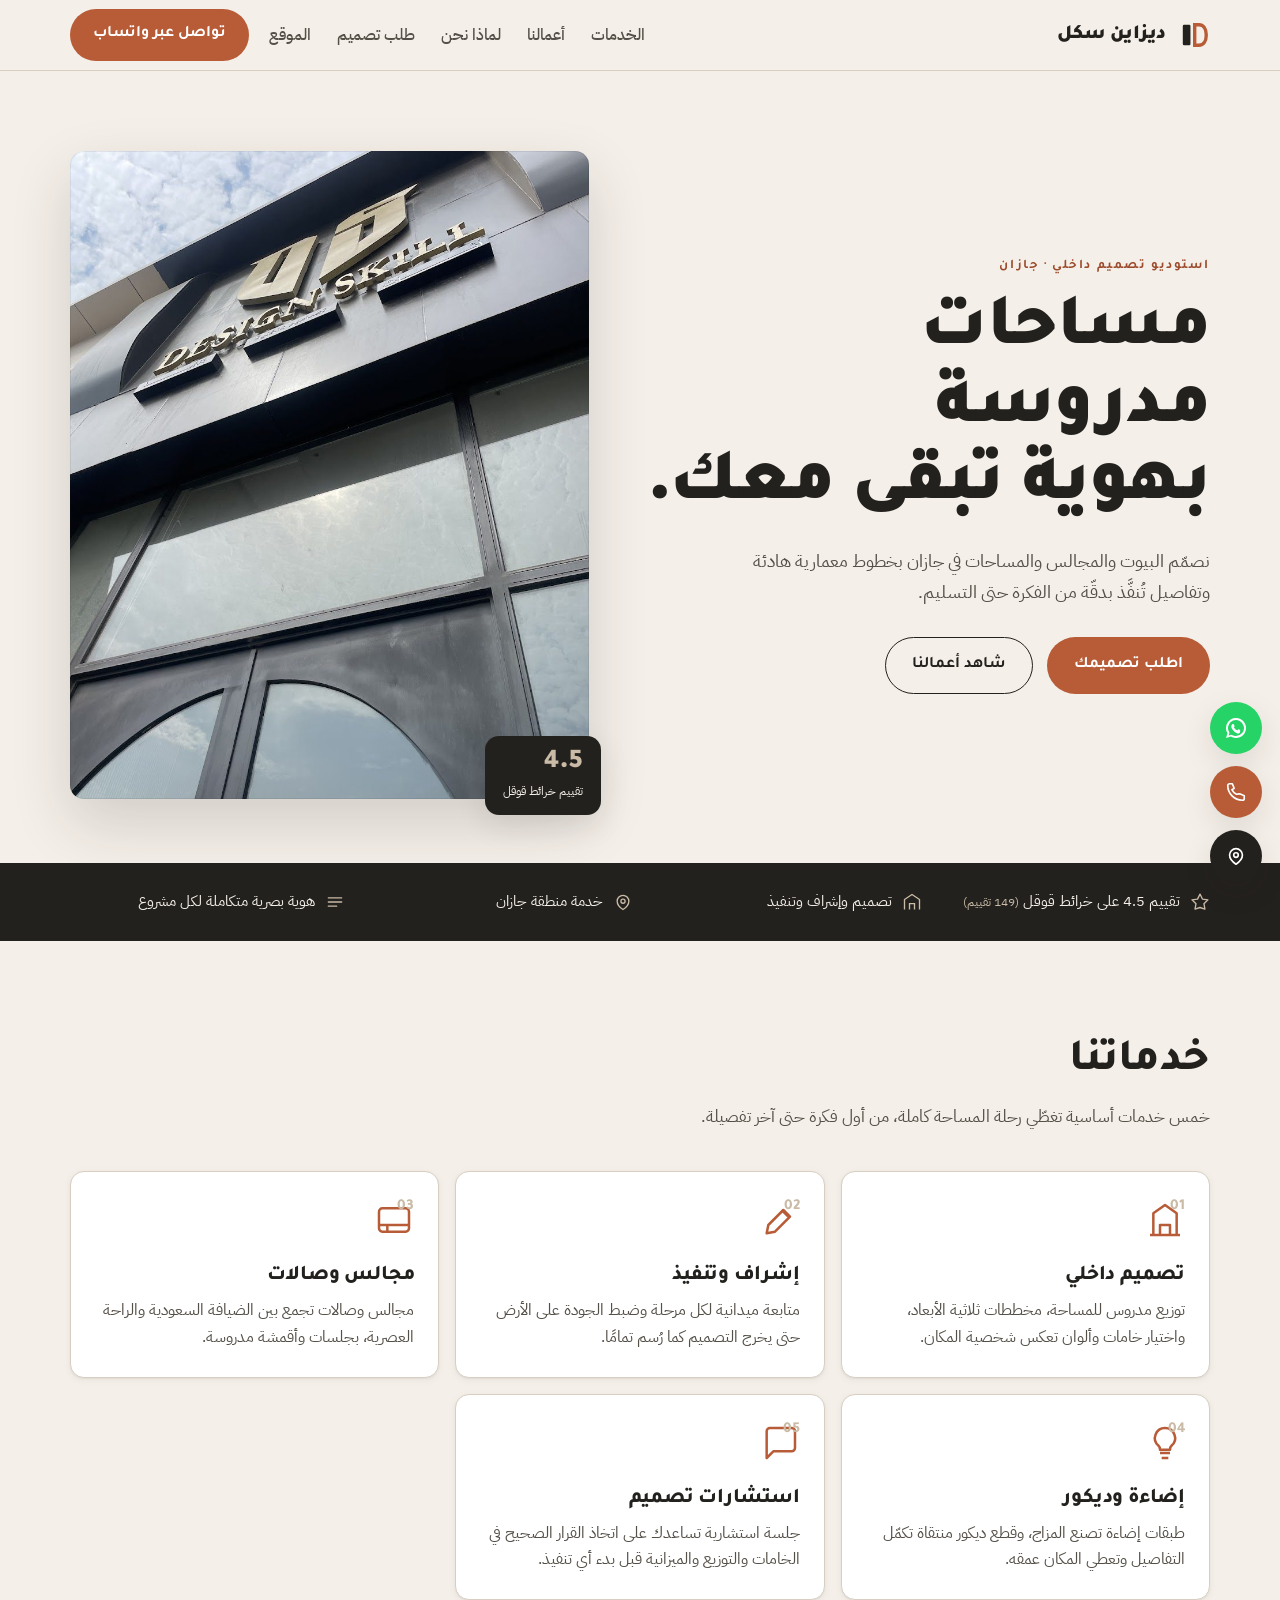
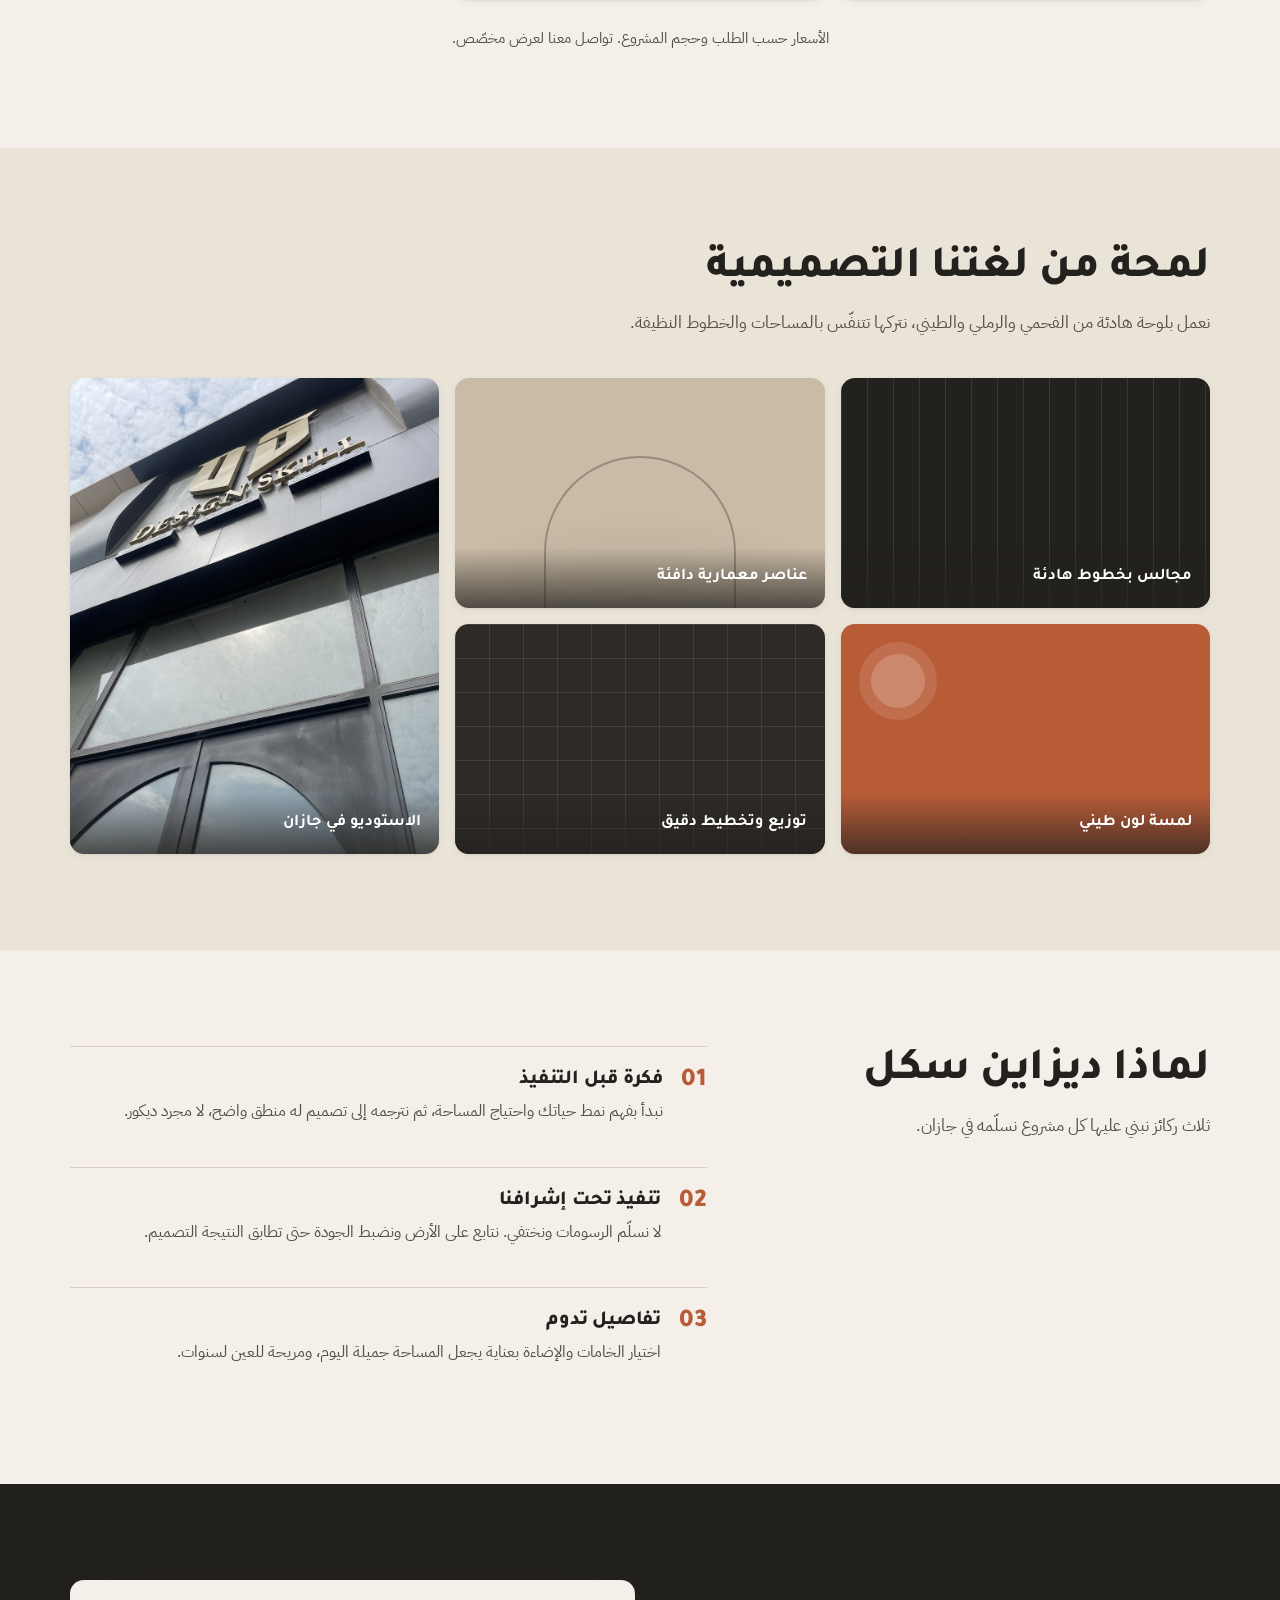
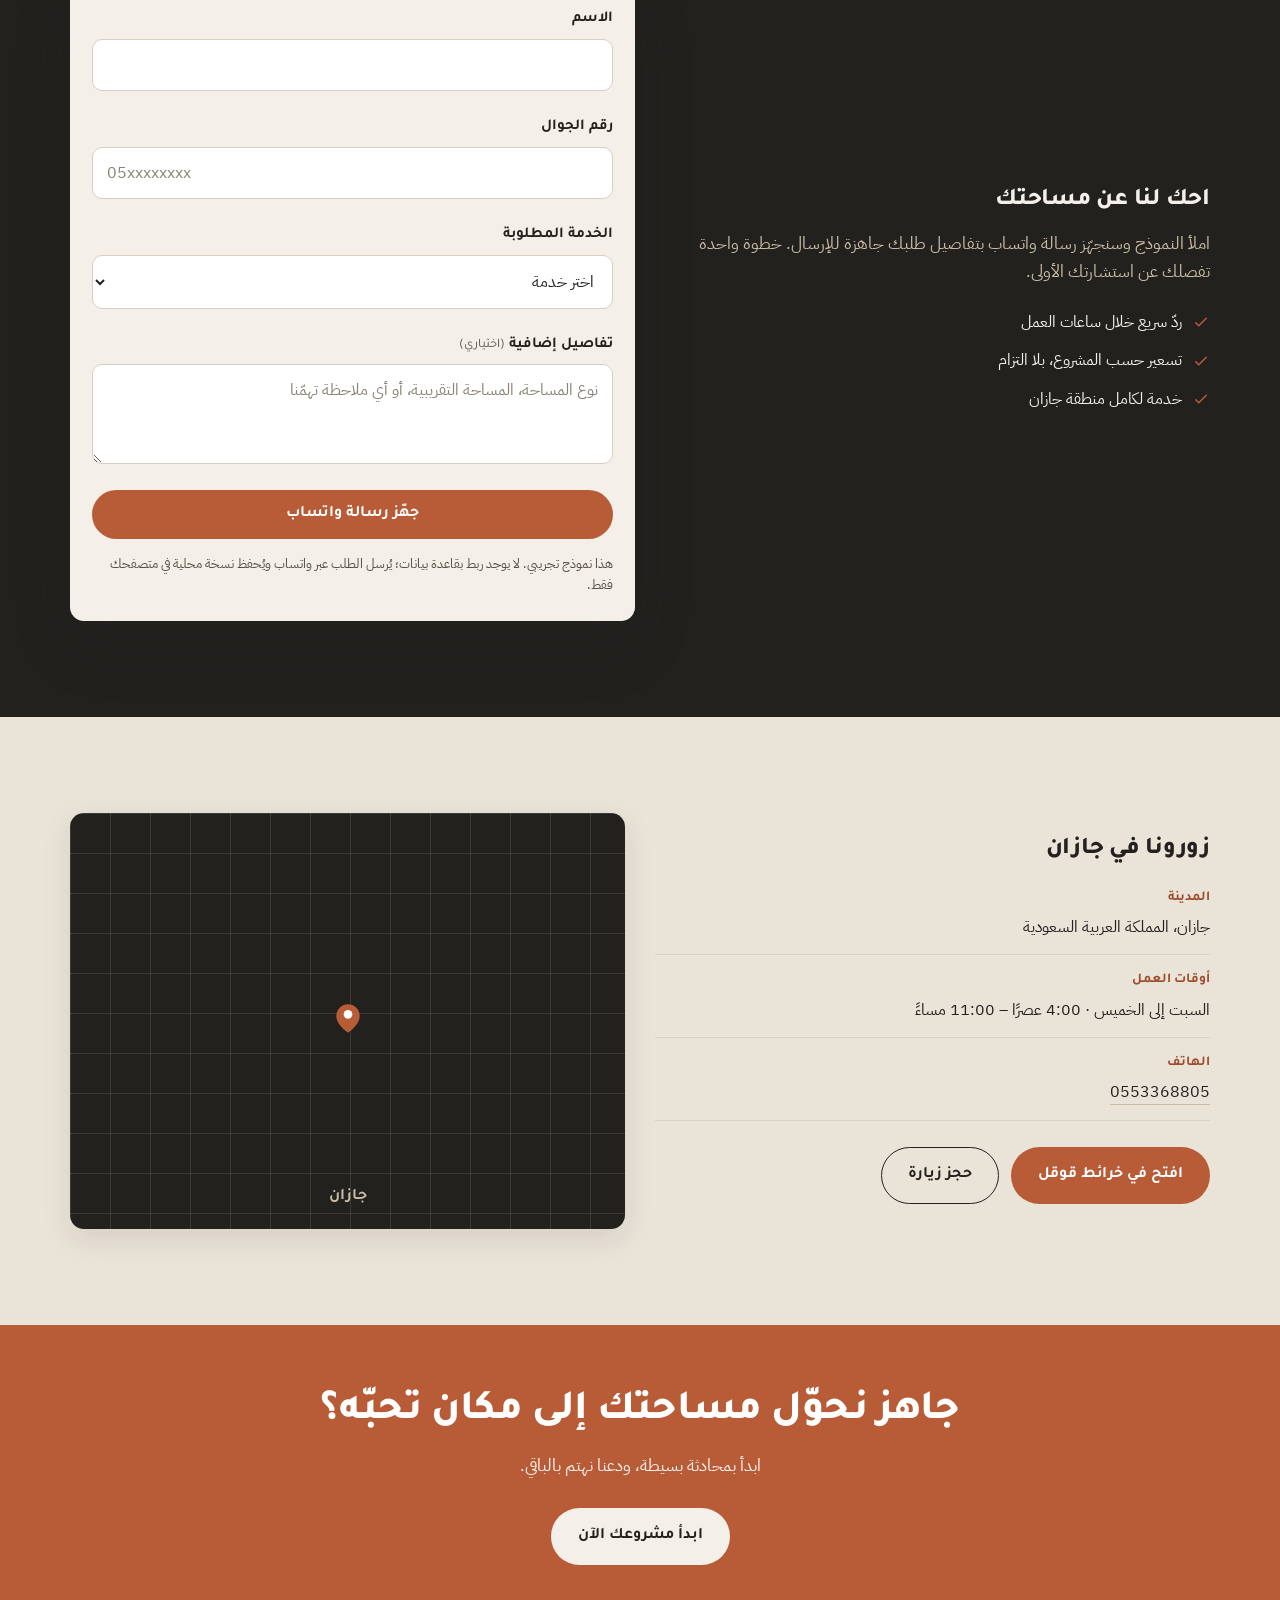
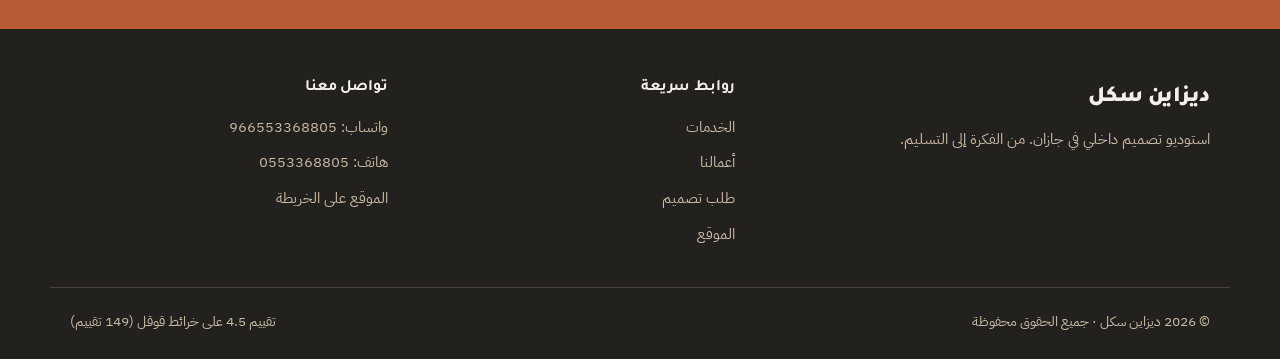
==== index.html @ 5b0a7640 "Design Skill — Arabic RTL interior design studio (Jazan, real photos, design-skills) Co-Authored-By:" ====
<!DOCTYPE html>
<html lang="ar" dir="rtl">
<head>
<meta charset="UTF-8">
<meta name="viewport" content="width=device-width, initial-scale=1">
<title>ديزاين سكل | استوديو تصميم داخلي في جازان</title>
<meta name="description" content="استوديو ديزاين سكل للتصميم الداخلي في جازان: تصميم داخلي، إشراف وتنفيذ، مجالس وصالات، إضاءة وديكور، واستشارات تصميم. تقييم 4.5 على خرائط قوقل.">
<meta name="theme-color" content="#23211E">
<link rel="icon" href="favicon.svg" type="image/svg+xml">

<!-- Open Graph -->
<meta property="og:type" content="website">
<meta property="og:locale" content="ar_SA">
<meta property="og:site_name" content="ديزاين سكل">
<meta property="og:title" content="ديزاين سكل | استوديو تصميم داخلي في جازان">
<meta property="og:description" content="تصميم داخلي، إشراف وتنفيذ، مجالس وصالات، إضاءة وديكور، واستشارات تصميم في جازان. تقييم 4.5 على خرائط قوقل.">
<meta property="og:image" content="https://az212z.github.io/design-skill-jazan/assets/img/ds-17343.jpg">
<meta property="og:url" content="https://az212z.github.io/design-skill-jazan/">

<!-- Twitter -->
<meta name="twitter:card" content="summary_large_image">
<meta name="twitter:title" content="ديزاين سكل | استوديو تصميم داخلي في جازان">
<meta name="twitter:description" content="تصميم داخلي، إشراف وتنفيذ، مجالس وصالات، إضاءة وديكور، واستشارات تصميم في جازان.">
<meta name="twitter:image" content="https://az212z.github.io/design-skill-jazan/assets/img/ds-17343.jpg">

<link rel="preconnect" href="https://fonts.googleapis.com">
<link rel="preconnect" href="https://fonts.gstatic.com" crossorigin>
<link href="https://fonts.googleapis.com/css2?family=Tajawal:wght@400;500;700;800;900&family=IBM+Plex+Sans+Arabic:wght@400;500;600;700&display=swap" rel="stylesheet">
<link rel="stylesheet" href="assets/css/style.css">

<script type="application/ld+json">
{
  "@context": "https://schema.org",
  "@type": "InteriorDesigner",
  "name": "ديزاين سكل - Design Skill",
  "description": "استوديو تصميم داخلي في جازان متخصص في التصميم الداخلي والإشراف والتنفيذ والإضاءة والديكور.",
  "image": "https://az212z.github.io/design-skill-jazan/assets/img/ds-17343.jpg",
  "telephone": "+966553368805",
  "address": {
    "@type": "PostalAddress",
    "addressLocality": "جازان",
    "addressRegion": "منطقة جازان",
    "addressCountry": "SA"
  },
  "url": "https://az212z.github.io/design-skill-jazan/",
  "areaServed": "جازان",
  "aggregateRating": {
    "@type": "AggregateRating",
    "ratingValue": "4.5",
    "reviewCount": "149",
    "bestRating": "5",
    "worstRating": "1"
  },
  "openingHoursSpecification": [{
    "@type": "OpeningHoursSpecification",
    "dayOfWeek": ["Saturday","Sunday","Monday","Tuesday","Wednesday","Thursday"],
    "opens": "16:00",
    "closes": "23:00"
  }]
}
</script>
</head>
<body>
<a href="#main" class="skip-link">تخطّي إلى المحتوى</a>

<!-- HEADER -->
<header class="site-header" id="top">
  <div class="container header-inner">
    <a href="#top" class="brand" aria-label="ديزاين سكل، الصفحة الرئيسية">
      <span class="brand-mark" aria-hidden="true">
        <svg viewBox="0 0 40 40" width="34" height="34"><rect x="8" y="8" width="9" height="24" rx="1.5" fill="currentColor"/><path d="M22 8h5c5.2 0 8.6 4.6 8.6 12S32.2 32 27 32h-5V8Z" fill="none" stroke="var(--accent)" stroke-width="4"/></svg>
      </span>
      <span class="brand-text">ديزاين سكل</span>
    </a>

    <nav class="nav-desktop" aria-label="التنقل الرئيسي">
      <a href="#services">الخدمات</a>
      <a href="#work">أعمالنا</a>
      <a href="#why">لماذا نحن</a>
      <a href="#quote">طلب تصميم</a>
      <a href="#location">الموقع</a>
    </nav>

    <a class="btn btn-primary header-cta" href="https://wa.me/966553368805?text=السلام%20عليكم،%20أرغب%20في%20استشارة%20تصميم%20داخلي" target="_blank" rel="noopener">تواصل عبر واتساب</a>

    <button class="burger" id="burger" aria-label="فتح القائمة" aria-expanded="false" aria-controls="mobile-menu">
      <span></span><span></span><span></span>
    </button>
  </div>
</header>

<!-- FULL-SCREEN MOBILE MENU -->
<div class="mobile-menu" id="mobile-menu" role="dialog" aria-modal="true" aria-label="قائمة التنقل" hidden>
  <button class="menu-close" id="menu-close" aria-label="إغلاق القائمة">
    <svg viewBox="0 0 24 24" width="28" height="28" aria-hidden="true"><path d="M6 6l12 12M18 6L6 18" fill="none" stroke="currentColor" stroke-width="2" stroke-linecap="round"/></svg>
  </button>
  <nav class="mobile-nav" aria-label="التنقل في الجوال">
    <a href="#services">الخدمات</a>
    <a href="#work">أعمالنا</a>
    <a href="#why">لماذا نحن</a>
    <a href="#quote">طلب تصميم</a>
    <a href="#location">الموقع</a>
  </nav>
  <a class="btn btn-primary menu-cta" href="https://wa.me/966553368805?text=السلام%20عليكم،%20أرغب%20في%20استشارة%20تصميم%20داخلي" target="_blank" rel="noopener">تواصل عبر واتساب</a>
  <p class="menu-meta">جازان · تقييم 4.5 على خرائط قوقل</p>
</div>

<main id="main">

  <!-- HERO -->
  <section class="hero" aria-labelledby="hero-title">
    <div class="container hero-grid">
      <div class="hero-copy reveal">
        <p class="eyebrow">استوديو تصميم داخلي · جازان</p>
        <h1 id="hero-title">مساحات مدروسة<br>بهوية تبقى معك.</h1>
        <p class="hero-sub">نصمّم البيوت والمجالس والمساحات في جازان بخطوط معمارية هادئة وتفاصيل تُنفَّذ بدقّة من الفكرة حتى التسليم.</p>
        <div class="hero-actions">
          <a class="btn btn-primary" href="#quote">اطلب تصميمك</a>
          <a class="btn btn-ghost" href="#work">شاهد أعمالنا</a>
        </div>
      </div>
      <div class="hero-visual reveal">
        <div class="hero-frame">
          <img src="assets/img/ds-17343.jpg" width="900" height="1200" alt="واجهة استوديو ديزاين سكل للتصميم الداخلي في جازان" fetchpriority="high" decoding="async">
        </div>
        <div class="hero-badge" aria-hidden="true">
          <span class="hero-badge-num">4.5</span>
          <span class="hero-badge-txt">تقييم خرائط قوقل</span>
        </div>
      </div>
    </div>
  </section>

  <!-- TRUST BAR -->
  <section class="trust" aria-label="مؤشرات الثقة">
    <div class="container trust-row">
      <div class="chip">
        <svg viewBox="0 0 24 24" width="20" height="20" aria-hidden="true"><path d="M12 2.5l2.9 6 6.6.9-4.8 4.6 1.2 6.5L12 18.6 6 20.5l1.2-6.5L2.4 9.4 9 8.5z" fill="none" stroke="currentColor" stroke-width="1.6" stroke-linejoin="round"/></svg>
        <span>تقييم 4.5 على خرائط قوقل <small>(149 تقييم)</small></span>
      </div>
      <div class="chip">
        <svg viewBox="0 0 24 24" width="20" height="20" aria-hidden="true"><path d="M3 21V9l9-6 9 6v12" fill="none" stroke="currentColor" stroke-width="1.6" stroke-linejoin="round"/><path d="M9 21v-7h6v7" fill="none" stroke="currentColor" stroke-width="1.6"/></svg>
        <span>تصميم وإشراف وتنفيذ</span>
      </div>
      <div class="chip">
        <svg viewBox="0 0 24 24" width="20" height="20" aria-hidden="true"><path d="M12 21s-7-4.5-7-10a7 7 0 0114 0c0 5.5-7 10-7 10z" fill="none" stroke="currentColor" stroke-width="1.6"/><circle cx="12" cy="11" r="2.5" fill="none" stroke="currentColor" stroke-width="1.6"/></svg>
        <span>خدمة منطقة جازان</span>
      </div>
      <div class="chip">
        <svg viewBox="0 0 24 24" width="20" height="20" aria-hidden="true"><path d="M4 7h16M4 12h16M4 17h10" fill="none" stroke="currentColor" stroke-width="1.6" stroke-linecap="round"/></svg>
        <span>هوية بصرية متكاملة لكل مشروع</span>
      </div>
    </div>
  </section>

  <!-- SERVICES -->
  <section class="section services" id="services" aria-labelledby="services-title">
    <div class="container">
      <header class="section-head reveal">
        <h2 id="services-title">خدماتنا</h2>
        <p>خمس خدمات أساسية تغطّي رحلة المساحة كاملة، من أول فكرة حتى آخر تفصيلة.</p>
      </header>
      <div class="services-grid">
        <article class="service-card reveal">
          <span class="svc-index" aria-hidden="true">01</span>
          <svg class="svc-icon" viewBox="0 0 24 24" aria-hidden="true"><path d="M3 21h18M5 21V8l7-5 7 5v13M9 21v-6h6v6" fill="none" stroke="currentColor" stroke-width="1.5" stroke-linejoin="round"/></svg>
          <h3>تصميم داخلي</h3>
          <p>توزيع مدروس للمساحة، مخططات ثلاثية الأبعاد، واختيار خامات وألوان تعكس شخصية المكان.</p>
        </article>
        <article class="service-card reveal">
          <span class="svc-index" aria-hidden="true">02</span>
          <svg class="svc-icon" viewBox="0 0 24 24" aria-hidden="true"><path d="M4 20l5-1 9-9-4-4-9 9-1 5z" fill="none" stroke="currentColor" stroke-width="1.5" stroke-linejoin="round"/><path d="M13 6l4 4" fill="none" stroke="currentColor" stroke-width="1.5"/></svg>
          <h3>إشراف وتنفيذ</h3>
          <p>متابعة ميدانية لكل مرحلة وضبط الجودة على الأرض حتى يخرج التصميم كما رُسم تمامًا.</p>
        </article>
        <article class="service-card reveal">
          <span class="svc-index" aria-hidden="true">03</span>
          <svg class="svc-icon" viewBox="0 0 24 24" aria-hidden="true"><rect x="3" y="5" width="18" height="14" rx="2" fill="none" stroke="currentColor" stroke-width="1.5"/><path d="M3 15h18M8 19v-4" fill="none" stroke="currentColor" stroke-width="1.5"/></svg>
          <h3>مجالس وصالات</h3>
          <p>مجالس وصالات تجمع بين الضيافة السعودية والراحة العصرية، بجلسات وأقمشة مدروسة.</p>
        </article>
        <article class="service-card reveal">
          <span class="svc-index" aria-hidden="true">04</span>
          <svg class="svc-icon" viewBox="0 0 24 24" aria-hidden="true"><path d="M9 18h6M10 21h4M12 3a6 6 0 014 10.5c-.8.7-1 1.2-1 2.5H9c0-1.3-.2-1.8-1-2.5A6 6 0 0112 3z" fill="none" stroke="currentColor" stroke-width="1.5" stroke-linejoin="round"/></svg>
          <h3>إضاءة وديكور</h3>
          <p>طبقات إضاءة تصنع المزاج، وقطع ديكور منتقاة تكمّل التفاصيل وتعطي المكان عمقه.</p>
        </article>
        <article class="service-card reveal wide">
          <span class="svc-index" aria-hidden="true">05</span>
          <svg class="svc-icon" viewBox="0 0 24 24" aria-hidden="true"><path d="M21 15a2 2 0 01-2 2H8l-4 4V5a2 2 0 012-2h13a2 2 0 012 2z" fill="none" stroke="currentColor" stroke-width="1.5" stroke-linejoin="round"/></svg>
          <h3>استشارات تصميم</h3>
          <p>جلسة استشارية تساعدك على اتخاذ القرار الصحيح في الخامات والتوزيع والميزانية قبل بدء أي تنفيذ.</p>
        </article>
      </div>
      <p class="services-note">الأسعار حسب الطلب وحجم المشروع. تواصل معنا لعرض مخصّص.</p>
    </div>
  </section>

  <!-- WORK / GALLERY (CSS-led, no competitor photos) -->
  <section class="section work" id="work" aria-labelledby="work-title">
    <div class="container">
      <header class="section-head reveal">
        <h2 id="work-title">لمحة من لغتنا التصميمية</h2>
        <p>نعمل بلوحة هادئة من الفحمي والرملي والطيني، نتركها تتنفّس بالمساحات والخطوط النظيفة.</p>
      </header>
      <div class="work-grid">
        <figure class="work-tile tile-charcoal reveal">
          <div class="tile-lines" aria-hidden="true"></div>
          <figcaption>مجالس بخطوط هادئة</figcaption>
        </figure>
        <figure class="work-tile tile-sand reveal">
          <div class="tile-arch" aria-hidden="true"></div>
          <figcaption>عناصر معمارية دافئة</figcaption>
        </figure>
        <figure class="work-tile tile-photo reveal">
          <img src="assets/img/ds-17343.jpg" width="900" height="1200" alt="تفصيلة من واجهة استوديو ديزاين سكل في جازان" loading="lazy" decoding="async">
          <figcaption>الاستوديو في جازان</figcaption>
        </figure>
        <figure class="work-tile tile-terra reveal">
          <div class="tile-dot" aria-hidden="true"></div>
          <figcaption>لمسة لون طيني</figcaption>
        </figure>
        <figure class="work-tile tile-grid reveal">
          <div class="tile-grid-lines" aria-hidden="true"></div>
          <figcaption>توزيع وتخطيط دقيق</figcaption>
        </figure>
      </div>
    </div>
  </section>

  <!-- WHY US -->
  <section class="section why" id="why" aria-labelledby="why-title">
    <div class="container why-grid">
      <header class="section-head why-head reveal">
        <h2 id="why-title">لماذا ديزاين سكل</h2>
        <p>ثلاث ركائز نبني عليها كل مشروع نسلّمه في جازان.</p>
      </header>
      <ul class="why-list">
        <li class="reveal">
          <span class="why-num" aria-hidden="true">01</span>
          <div>
            <h3>فكرة قبل التنفيذ</h3>
            <p>نبدأ بفهم نمط حياتك واحتياج المساحة، ثم نترجمه إلى تصميم له منطق واضح، لا مجرد ديكور.</p>
          </div>
        </li>
        <li class="reveal">
          <span class="why-num" aria-hidden="true">02</span>
          <div>
            <h3>تنفيذ تحت إشرافنا</h3>
            <p>لا نسلّم الرسومات ونختفي. نتابع على الأرض ونضبط الجودة حتى تطابق النتيجة التصميم.</p>
          </div>
        </li>
        <li class="reveal">
          <span class="why-num" aria-hidden="true">03</span>
          <div>
            <h3>تفاصيل تدوم</h3>
            <p>اختيار الخامات والإضاءة بعناية يجعل المساحة جميلة اليوم، ومريحة للعين لسنوات.</p>
          </div>
        </li>
      </ul>
    </div>
  </section>

  <!-- QUOTE FORM -->
  <section class="section quote" id="quote" aria-labelledby="quote-title">
    <div class="container quote-grid">
      <div class="quote-intro reveal">
        <h2 id="quote-title">احك لنا عن مساحتك</h2>
        <p>املأ النموذج وسنجهّز رسالة واتساب بتفاصيل طلبك جاهزة للإرسال. خطوة واحدة تفصلك عن استشارتك الأولى.</p>
        <ul class="quote-points">
          <li><svg viewBox="0 0 24 24" width="18" height="18" aria-hidden="true"><path d="M5 13l4 4 10-10" fill="none" stroke="currentColor" stroke-width="2" stroke-linecap="round" stroke-linejoin="round"/></svg> ردّ سريع خلال ساعات العمل</li>
          <li><svg viewBox="0 0 24 24" width="18" height="18" aria-hidden="true"><path d="M5 13l4 4 10-10" fill="none" stroke="currentColor" stroke-width="2" stroke-linecap="round" stroke-linejoin="round"/></svg> تسعير حسب المشروع، بلا التزام</li>
          <li><svg viewBox="0 0 24 24" width="18" height="18" aria-hidden="true"><path d="M5 13l4 4 10-10" fill="none" stroke="currentColor" stroke-width="2" stroke-linecap="round" stroke-linejoin="round"/></svg> خدمة لكامل منطقة جازان</li>
        </ul>
      </div>

      <form class="quote-form reveal" id="quote-form" novalidate>
        <div class="field">
          <label for="f-name">الاسم</label>
          <input type="text" id="f-name" name="name" autocomplete="name" required>
          <p class="err" data-err="name" role="alert"></p>
        </div>
        <div class="field">
          <label for="f-phone">رقم الجوال</label>
          <input type="tel" id="f-phone" name="phone" inputmode="tel" autocomplete="tel" placeholder="05xxxxxxxx" required>
          <p class="err" data-err="phone" role="alert"></p>
        </div>
        <div class="field">
          <label for="f-service">الخدمة المطلوبة</label>
          <select id="f-service" name="service" required>
            <option value="" disabled selected>اختر خدمة</option>
            <option>تصميم داخلي</option>
            <option>إشراف وتنفيذ</option>
            <option>مجالس وصالات</option>
            <option>إضاءة وديكور</option>
            <option>استشارات تصميم</option>
          </select>
          <p class="err" data-err="service" role="alert"></p>
        </div>
        <div class="field">
          <label for="f-notes">تفاصيل إضافية <span class="optional">(اختياري)</span></label>
          <textarea id="f-notes" name="notes" rows="3" placeholder="نوع المساحة، المساحة التقريبية، أو أي ملاحظة تهمّنا"></textarea>
        </div>
        <button type="submit" class="btn btn-primary btn-block" id="quote-submit">
          <span class="btn-label">جهّز رسالة واتساب</span>
        </button>
        <p class="form-disclaimer">هذا نموذج تجريبي. لا يوجد ربط بقاعدة بيانات؛ يُرسل الطلب عبر واتساب ويُحفظ نسخة محلية في متصفحك فقط.</p>
      </form>
    </div>
  </section>

  <!-- LOCATION -->
  <section class="section location" id="location" aria-labelledby="loc-title">
    <div class="container loc-grid">
      <div class="reveal">
        <h2 id="loc-title">زورونا في جازان</h2>
        <ul class="loc-list">
          <li>
            <span class="loc-k">المدينة</span>
            <span class="loc-v">جازان، المملكة العربية السعودية</span>
          </li>
          <li>
            <span class="loc-k">أوقات العمل</span>
            <span class="loc-v">السبت إلى الخميس · 4:00 عصرًا – 11:00 مساءً</span>
          </li>
          <li>
            <span class="loc-k">الهاتف</span>
            <span class="loc-v"><a href="tel:0553368805">0553368805</a></span>
          </li>
        </ul>
        <div class="loc-actions">
          <a class="btn btn-primary" href="https://www.google.com/maps/search/?api=1&query=Design%20Skill%20Jazan" target="_blank" rel="noopener">افتح في خرائط قوقل</a>
          <a class="btn btn-ghost" href="https://wa.me/966553368805?text=السلام%20عليكم،%20أرغب%20في%20زيارة%20الاستوديو" target="_blank" rel="noopener">حجز زيارة</a>
        </div>
      </div>
      <div class="loc-card reveal" aria-hidden="true">
        <div class="loc-map-stylized">
          <div class="map-grid"></div>
          <div class="map-pin">
            <svg viewBox="0 0 24 24" width="40" height="40"><path d="M12 22s-7-4.5-7-10a7 7 0 0114 0c0 5.5-7 10-7 10z" fill="var(--accent)" stroke="none"/><circle cx="12" cy="11" r="2.6" fill="#fff"/></svg>
          </div>
          <span class="map-label">جازان</span>
        </div>
      </div>
    </div>
  </section>

  <!-- FINAL CTA -->
  <section class="final-cta" aria-labelledby="cta-title">
    <div class="container final-inner reveal">
      <h2 id="cta-title">جاهز نحوّل مساحتك إلى مكان تحبّه؟</h2>
      <p>ابدأ بمحادثة بسيطة، ودعنا نهتم بالباقي.</p>
      <a class="btn btn-light" href="https://wa.me/966553368805?text=السلام%20عليكم،%20أرغب%20في%20بدء%20مشروع%20تصميم%20داخلي" target="_blank" rel="noopener">ابدأ مشروعك الآن</a>
    </div>
  </section>
</main>

<!-- FOOTER -->
<footer class="site-footer">
  <div class="container footer-grid">
    <div class="footer-brand">
      <span class="brand-text">ديزاين سكل</span>
      <p>استوديو تصميم داخلي في جازان. من الفكرة إلى التسليم.</p>
    </div>
    <nav class="footer-nav" aria-label="روابط سريعة">
      <h3>روابط سريعة</h3>
      <a href="#services">الخدمات</a>
      <a href="#work">أعمالنا</a>
      <a href="#quote">طلب تصميم</a>
      <a href="#location">الموقع</a>
    </nav>
    <div class="footer-contact">
      <h3>تواصل معنا</h3>
      <a href="https://wa.me/966553368805" target="_blank" rel="noopener">واتساب: 966553368805</a>
      <a href="tel:0553368805">هاتف: 0553368805</a>
      <a href="https://www.google.com/maps/search/?api=1&query=Design%20Skill%20Jazan" target="_blank" rel="noopener">الموقع على الخريطة</a>
    </div>
  </div>
  <div class="container footer-bottom">
    <p>© 2026 ديزاين سكل · جميع الحقوق محفوظة</p>
    <p>تقييم 4.5 على خرائط قوقل (149 تقييم)</p>
  </div>
</footer>

<!-- FLOATING FABs -->
<div class="fabs" aria-label="إجراءات سريعة">
  <a class="fab fab-wa" href="https://wa.me/966553368805?text=السلام%20عليكم،%20لدي%20استفسار%20عن%20التصميم%20الداخلي" target="_blank" rel="noopener" aria-label="تواصل عبر واتساب">
    <svg viewBox="0 0 24 24" width="24" height="24" aria-hidden="true"><path d="M12 2a10 10 0 00-8.5 15.2L2 22l4.9-1.4A10 10 0 1012 2zm0 18a8 8 0 01-4.1-1.1l-.3-.2-2.9.8.8-2.8-.2-.3A8 8 0 1112 20zm4.5-6c-.2-.1-1.4-.7-1.6-.8-.2-.1-.4-.1-.5.1l-.7.9c-.1.2-.3.2-.5.1a6.6 6.6 0 01-3.2-2.8c-.1-.2 0-.4.1-.5l.4-.5c.1-.1.1-.3 0-.4l-.7-1.7c-.2-.4-.4-.4-.5-.4h-.5c-.2 0-.4.1-.6.3a3 3 0 00-.9 2.2c0 1.3.9 2.5 1 2.7.2.2 1.9 2.9 4.6 4 .6.2 1.1.4 1.5.3.5-.1 1.4-.6 1.6-1.1.2-.5.2-1 .1-1.1-.1-.1-.2-.1-.4-.2z" fill="currentColor"/></svg>
  </a>
  <a class="fab fab-call" href="tel:0553368805" aria-label="اتصل بنا">
    <svg viewBox="0 0 24 24" width="22" height="22" aria-hidden="true"><path d="M5 3h3l2 5-2.5 1.5a11 11 0 005 5L16 14l5 2v3a2 2 0 01-2 2A16 16 0 013 5a2 2 0 012-2z" fill="none" stroke="currentColor" stroke-width="1.8" stroke-linejoin="round"/></svg>
  </a>
  <a class="fab fab-map" href="https://www.google.com/maps/search/?api=1&query=Design%20Skill%20Jazan" target="_blank" rel="noopener" aria-label="الموقع على الخريطة">
    <svg viewBox="0 0 24 24" width="22" height="22" aria-hidden="true"><path d="M12 21s-7-4.5-7-10a7 7 0 0114 0c0 5.5-7 10-7 10z" fill="none" stroke="currentColor" stroke-width="1.8" stroke-linejoin="round"/><circle cx="12" cy="11" r="2.5" fill="none" stroke="currentColor" stroke-width="1.8"/></svg>
  </a>
</div>

<!-- TOAST -->
<div class="toast" id="toast" role="status" aria-live="polite" hidden></div>

<script src="assets/js/main.js"></script>
</body>
</html>
---- assets/css/style.css ----
/* ===== Design Skill - Jazan interior design studio
   Modern architectural minimal. Charcoal + warm sand/greige + off-white + terracotta accent.
   Skills applied: ui-ux-pro-max (Exaggerated Minimalism, warm-stone palette),
   design-taste-frontend (anti-slop, locked accent/shape, real visuals over fake screens),
   emil-design-eng (custom easing, scale-on-press, reduced-motion). ===== */

:root{
  --bg:#F4EFE8;            /* off-white warm */
  --bg-2:#EAE3D8;          /* greige */
  --ink:#23211E;           /* charcoal */
  --ink-soft:#544F47;      /* muted ink for body, 7:1+ on bg */
  --sand:#C9BBA6;          /* warm sand */
  --accent:#B85C38;        /* muted terracotta */
  --accent-deep:#9C4A2B;
  --line:#D8CFC2;
  --white:#FFFFFF;

  --font-display:"Tajawal", system-ui, sans-serif;
  --font-body:"IBM Plex Sans Arabic", system-ui, sans-serif;

  --ease-out:cubic-bezier(0.23,1,0.32,1);
  --ease-io:cubic-bezier(0.77,0,0.175,1);

  --maxw:1180px;
  --radius:14px;
  --shadow-sm:0 1px 2px rgba(35,33,30,.06), 0 2px 8px rgba(35,33,30,.05);
  --shadow-md:0 10px 30px rgba(35,33,30,.10);
  --shadow-lg:0 24px 60px rgba(35,33,30,.16);
}

*,*::before,*::after{box-sizing:border-box;}
html{scroll-behavior:smooth;}
body{
  margin:0;
  font-family:var(--font-body);
  background:var(--bg);
  color:var(--ink);
  line-height:1.7;
  font-size:16px;
  -webkit-font-smoothing:antialiased;
  overflow-x:hidden;
}
@media (prefers-reduced-motion:reduce){
  html{scroll-behavior:auto;}
  *{animation:none !important; transition:none !important;}
}

h1,h2,h3{font-family:var(--font-display); font-weight:800; line-height:1.15; margin:0; color:var(--ink); letter-spacing:-.01em;}
p{margin:0;}
a{color:inherit; text-decoration:none;}
img{display:block; max-width:100%; height:auto;}

.container{width:100%; max-width:var(--maxw); margin-inline:auto; padding-inline:20px;}

.skip-link{position:absolute; right:-9999px; top:0; background:var(--ink); color:var(--bg); padding:10px 16px; z-index:2000; border-radius:0 0 8px 0;}
.skip-link:focus{right:0;}

/* focus visibility */
a:focus-visible, button:focus-visible, input:focus-visible, select:focus-visible, textarea:focus-visible{
  outline:3px solid var(--accent);
  outline-offset:2px;
  border-radius:6px;
}

/* ===== Buttons ===== */
.btn{
  display:inline-flex; align-items:center; justify-content:center; gap:8px;
  font-family:var(--font-display); font-weight:700; font-size:1rem;
  padding:14px 26px; border-radius:999px; border:1.5px solid transparent;
  cursor:pointer; min-height:48px; transition:transform .16s var(--ease-out), background-color .2s var(--ease-out), color .2s var(--ease-out), border-color .2s var(--ease-out);
}
.btn:active{transform:scale(.97);}
.btn-primary{background:var(--accent); color:#fff;}
.btn-primary:hover{background:var(--accent-deep);}
.btn-ghost{background:transparent; color:var(--ink); border-color:var(--ink);}
.btn-ghost:hover{background:var(--ink); color:var(--bg);}
.btn-light{background:var(--bg); color:var(--ink);}
.btn-light:hover{background:#fff;}
.btn-block{width:100%;}

/* ===== Header ===== */
.site-header{
  position:sticky; top:0; z-index:900;
  background:rgba(244,239,232,.86);
  backdrop-filter:saturate(140%) blur(10px);
  border-bottom:1px solid var(--line);
}
.header-inner{display:flex; align-items:center; gap:20px; min-height:70px;}
.brand{display:inline-flex; align-items:center; gap:10px; color:var(--ink);}
.brand-mark{display:inline-flex; color:var(--ink);}
.brand-text{font-family:var(--font-display); font-weight:900; font-size:1.25rem; letter-spacing:-.02em;}
.nav-desktop{display:none; margin-inline-start:auto; gap:26px;}
.nav-desktop a{font-weight:500; font-size:.98rem; color:var(--ink-soft); position:relative; padding:6px 0;}
.nav-desktop a:hover{color:var(--ink);}
.nav-desktop a::after{content:""; position:absolute; inset-inline:0; bottom:0; height:2px; background:var(--accent); transform:scaleX(0); transform-origin:right; transition:transform .25s var(--ease-out);}
.nav-desktop a:hover::after{transform:scaleX(1);}
.header-cta{display:none; padding:11px 22px; min-height:44px;}

.burger{margin-inline-start:auto; display:inline-flex; flex-direction:column; justify-content:center; gap:5px; width:48px; height:48px; background:transparent; border:0; cursor:pointer; padding:10px;}
.burger span{display:block; height:2.5px; width:100%; background:var(--ink); border-radius:2px; transition:transform .25s var(--ease-out), opacity .2s;}

/* ===== Full-screen mobile menu ===== */
.mobile-menu{
  position:fixed; inset:0; z-index:1000;
  width:100vw; height:100dvh;
  background:var(--ink);
  color:var(--bg);
  display:flex; flex-direction:column; align-items:center; justify-content:center; gap:8px;
  opacity:0; transform:translateY(-8px); pointer-events:none;
  transition:opacity .28s var(--ease-out), transform .28s var(--ease-out);
}
.mobile-menu.open{opacity:1; transform:translateY(0); pointer-events:auto;}
.mobile-menu[hidden]{display:none;}
.menu-close{position:absolute; top:18px; inset-inline-start:18px; width:48px; height:48px; background:transparent; border:0; color:var(--bg); cursor:pointer; display:inline-flex; align-items:center; justify-content:center;}
.mobile-nav{display:flex; flex-direction:column; align-items:center; gap:4px;}
.mobile-nav a{font-family:var(--font-display); font-weight:800; font-size:2rem; color:var(--bg); padding:10px 16px; line-height:1.3;}
.mobile-nav a:hover, .mobile-nav a:focus-visible{color:var(--sand);}
.menu-cta{margin-top:24px; font-size:1.1rem; padding:16px 34px;}
.menu-meta{margin-top:18px; color:var(--sand); font-size:.9rem;}

/* ===== Hero ===== */
.hero{padding:54px 0 40px; overflow:hidden;}
.hero-grid{display:grid; gap:34px; align-items:center;}
.eyebrow{font-family:var(--font-display); font-weight:700; font-size:.82rem; letter-spacing:.12em; color:var(--accent-deep); text-transform:uppercase; margin-bottom:16px;}
.hero h1{font-size:clamp(2.6rem,9vw,4.6rem); font-weight:900; line-height:1.05;}
.hero-sub{margin-top:20px; font-size:1.12rem; color:var(--ink-soft); max-width:46ch;}
.hero-actions{display:flex; flex-wrap:wrap; gap:14px; margin-top:30px;}

.hero-visual{position:relative;}
.hero-frame{position:relative; border-radius:var(--radius); overflow:hidden; box-shadow:var(--shadow-lg); aspect-ratio:4/5; background:var(--bg-2);}
.hero-frame img{width:100%; height:100%; object-fit:cover;}
.hero-frame::after{content:""; position:absolute; inset:0; box-shadow:inset 0 0 0 1px rgba(35,33,30,.08); border-radius:inherit;}
.hero-badge{
  position:absolute; inset-block-end:-16px; inset-inline-start:-12px;
  background:var(--ink); color:var(--bg); border-radius:14px;
  padding:14px 18px; display:flex; flex-direction:column; box-shadow:var(--shadow-md);
}
.hero-badge-num{font-family:var(--font-display); font-weight:900; font-size:1.7rem; line-height:1; color:var(--sand);}
.hero-badge-txt{font-size:.74rem; margin-top:4px; color:var(--bg);}

/* ===== Trust ===== */
.trust{background:var(--ink); color:var(--bg);}
.trust-row{display:grid; grid-template-columns:1fr; gap:14px; padding:22px 20px;}
.chip{display:flex; align-items:center; gap:10px; font-size:.95rem; color:var(--bg);}
.chip svg{color:var(--sand); flex-shrink:0;}
.chip small{color:var(--sand); font-size:.82em;}

/* ===== Sections ===== */
.section{padding:72px 0;}
.section-head{max-width:60ch; margin-bottom:40px;}
.section-head h2{font-size:clamp(1.9rem,5.5vw,2.8rem);}
.section-head p{margin-top:14px; color:var(--ink-soft); font-size:1.05rem;}

/* Services */
.services{background:var(--bg);}
.services-grid{display:grid; grid-template-columns:1fr; gap:16px;}
.service-card{
  position:relative; background:var(--white); border:1px solid var(--line);
  border-radius:var(--radius); padding:28px 24px 26px; box-shadow:var(--shadow-sm);
  transition:transform .3s var(--ease-out), box-shadow .3s var(--ease-out), border-color .3s var(--ease-out);
}
.service-card:hover{transform:translateY(-4px); box-shadow:var(--shadow-md); border-color:var(--sand);}
.svc-index{position:absolute; top:22px; inset-inline-start:24px; font-family:var(--font-display); font-weight:800; font-size:.95rem; color:var(--sand);}
.svc-icon{width:40px; height:40px; color:var(--accent); margin-bottom:16px;}
.service-card h3{font-size:1.3rem; margin-bottom:8px;}
.service-card p{color:var(--ink-soft); font-size:.98rem;}
.services-note{margin-top:26px; color:var(--ink-soft); font-size:.95rem; text-align:center;}

/* Work / gallery - CSS-led tiles */
.work{background:var(--bg-2);}
.work-grid{display:grid; grid-template-columns:1fr; gap:16px;}
.work-tile{
  position:relative; margin:0; border-radius:var(--radius); overflow:hidden;
  min-height:230px; box-shadow:var(--shadow-sm); display:flex; align-items:flex-end;
  transition:transform .35s var(--ease-out), box-shadow .35s var(--ease-out);
}
.work-tile:hover{transform:translateY(-4px); box-shadow:var(--shadow-md);}
.work-tile figcaption{
  position:relative; z-index:2; width:100%; padding:16px 18px;
  font-family:var(--font-display); font-weight:700; font-size:1.02rem;
  background:linear-gradient(transparent, rgba(35,33,30,.72)); color:#fff;
}
.tile-charcoal{background:var(--ink);}
.tile-sand{background:var(--sand);}
.tile-terra{background:var(--accent);}
.tile-grid{background:#2E2B27;}
.tile-photo{padding:0;}
.tile-photo img{position:absolute; inset:0; width:100%; height:100%; object-fit:cover;}
.tile-lines{position:absolute; inset:0; background:repeating-linear-gradient(90deg, rgba(244,239,232,.10) 0 1px, transparent 1px 26px);}
.tile-arch{position:absolute; inset:0; background:radial-gradient(120% 120% at 50% 130%, rgba(35,33,30,.18), transparent 60%);}
.tile-arch::before{content:""; position:absolute; inset-inline:24%; bottom:0; top:34%; border-radius:200px 200px 0 0; border:2px solid rgba(35,33,30,.30); border-bottom:0;}
.tile-dot{position:absolute; inset:0;}
.tile-dot::before{content:""; position:absolute; top:30px; inset-inline-end:30px; width:54px; height:54px; border-radius:50%; background:rgba(244,239,232,.30); box-shadow:0 0 0 12px rgba(244,239,232,.12);}
.tile-grid-lines{position:absolute; inset:0; background-image:linear-gradient(rgba(244,239,232,.10) 1px, transparent 1px), linear-gradient(90deg, rgba(244,239,232,.10) 1px, transparent 1px); background-size:34px 34px;}

/* Why */
.why{background:var(--bg);}
.why-grid{display:grid; gap:32px;}
.why-list{list-style:none; margin:0; padding:0; display:grid; gap:20px;}
.why-list li{display:flex; gap:18px; align-items:flex-start; padding:22px 0; border-top:1px solid var(--line);}
.why-num{font-family:var(--font-display); font-weight:900; font-size:1.6rem; color:var(--accent); line-height:1; flex-shrink:0;}
.why-list h3{font-size:1.25rem; margin-bottom:6px;}
.why-list p{color:var(--ink-soft); font-size:.98rem;}

/* Quote */
.quote{background:var(--ink); color:var(--bg);}
.quote h2{color:var(--bg);}
.quote-grid{display:grid; gap:36px;}
.quote-intro p{color:var(--sand); margin-top:14px; font-size:1.05rem;}
.quote-points{list-style:none; margin:22px 0 0; padding:0; display:grid; gap:12px;}
.quote-points li{display:flex; align-items:center; gap:10px; color:var(--bg); font-size:.98rem;}
.quote-points svg{color:var(--accent); flex-shrink:0;}

.quote-form{background:var(--bg); border-radius:var(--radius); padding:26px 22px; box-shadow:var(--shadow-lg);}
.field{margin-bottom:16px;}
.field label{display:block; font-family:var(--font-display); font-weight:600; font-size:.95rem; color:var(--ink); margin-bottom:7px;}
.optional{color:var(--ink-soft); font-weight:400; font-size:.85em;}
.field input, .field select, .field textarea{
  width:100%; font-family:var(--font-body); font-size:1rem; color:var(--ink);
  background:var(--white); border:1.5px solid var(--line); border-radius:10px;
  padding:13px 14px; min-height:48px; transition:border-color .2s var(--ease-out), box-shadow .2s var(--ease-out);
}
.field textarea{min-height:auto; resize:vertical;}
.field input::placeholder, .field textarea::placeholder{color:#8A8276;}
.field input:focus, .field select:focus, .field textarea:focus{border-color:var(--accent); box-shadow:0 0 0 3px rgba(184,92,56,.16); outline:none;}
.field.invalid input, .field.invalid select{border-color:#B3261E;}
.err{color:#B3261E; font-size:.84rem; margin-top:6px; min-height:1px;}
.form-disclaimer{margin-top:14px; color:var(--ink-soft); font-size:.82rem; line-height:1.6;}

/* Location */
.location{background:var(--bg-2);}
.loc-grid{display:grid; gap:30px; align-items:center;}
.loc-list{list-style:none; margin:22px 0 26px; padding:0; display:grid; gap:14px;}
.loc-list li{display:flex; flex-direction:column; gap:3px; padding-bottom:14px; border-bottom:1px solid var(--line);}
.loc-k{font-family:var(--font-display); font-weight:700; font-size:.85rem; color:var(--accent-deep);}
.loc-v{color:var(--ink); font-size:1.02rem;}
.loc-v a{border-bottom:1px solid var(--sand);}
.loc-actions{display:flex; flex-wrap:wrap; gap:12px;}
.loc-card{border-radius:var(--radius); overflow:hidden; box-shadow:var(--shadow-md);}
.loc-map-stylized{position:relative; aspect-ratio:4/3; background:var(--ink); display:flex; align-items:center; justify-content:center;}
.map-grid{position:absolute; inset:0; background-image:linear-gradient(rgba(201,187,166,.16) 1px, transparent 1px), linear-gradient(90deg, rgba(201,187,166,.16) 1px, transparent 1px); background-size:40px 40px;}
.map-pin{position:relative; z-index:2; animation:floaty 3.4s var(--ease-io) infinite;}
.map-label{position:absolute; z-index:2; bottom:18px; font-family:var(--font-display); font-weight:700; color:var(--sand);}
@keyframes floaty{0%,100%{transform:translateY(0);}50%{transform:translateY(-8px);}}

/* Final CTA */
.final-cta{background:var(--accent); color:#fff;}
.final-inner{text-align:center; padding:64px 20px;}
.final-cta h2{color:#fff; font-size:clamp(1.8rem,5.5vw,2.6rem);}
.final-cta p{margin:14px 0 28px; color:rgba(255,255,255,.92); font-size:1.08rem;}

/* Footer */
.site-footer{background:var(--ink); color:var(--bg); padding:50px 0 26px;}
.footer-grid{display:grid; gap:30px;}
.footer-brand .brand-text{font-size:1.4rem;}
.footer-brand p{margin-top:10px; color:var(--sand); font-size:.95rem; max-width:36ch;}
.footer-nav h3, .footer-contact h3{font-family:var(--font-display); font-weight:700; font-size:1rem; margin:0 0 12px; color:var(--bg);}
.footer-nav a, .footer-contact a{display:block; color:var(--sand); font-size:.95rem; padding:5px 0;}
.footer-nav a:hover, .footer-contact a:hover{color:var(--bg);}
.footer-bottom{display:flex; flex-direction:column; gap:6px; margin-top:34px; padding-top:22px; border-top:1px solid rgba(201,187,166,.22); color:var(--sand); font-size:.85rem;}

/* FABs */
.fabs{position:fixed; inset-block-end:18px; inset-inline-start:18px; z-index:850; display:flex; flex-direction:column; gap:12px;}
.fab{
  width:52px; height:52px; border-radius:50%; display:inline-flex; align-items:center; justify-content:center;
  color:#fff; box-shadow:var(--shadow-md); transition:transform .16s var(--ease-out);
}
.fab:active{transform:scale(.94);}
.fab:hover{transform:translateY(-2px);}
.fab-wa{background:#25D366;}
.fab-call{background:var(--accent);}
.fab-map{background:var(--ink);}

/* Toast */
.toast{
  position:fixed; inset-block-end:24px; inset-inline-end:24px; z-index:1500;
  background:var(--ink); color:var(--bg); padding:15px 20px; border-radius:12px;
  box-shadow:var(--shadow-lg); font-weight:500; max-width:min(92vw,360px);
  opacity:0; transform:translateY(14px) scale(.96); transition:opacity .3s var(--ease-out), transform .3s var(--ease-out);
}
.toast[hidden]{display:none;}
.toast.show{opacity:1; transform:translateY(0) scale(1);}
.toast strong{color:var(--sand);}

/* Reveal */
.reveal{opacity:0; transform:translateY(22px); transition:opacity .6s var(--ease-out), transform .6s var(--ease-out);}
.reveal.in{opacity:1; transform:none;}
@media (prefers-reduced-motion:reduce){.reveal{opacity:1; transform:none;}}

/* ===== Responsive ===== */
@media (min-width:560px){
  .services-grid{grid-template-columns:repeat(2,1fr);}
  .service-card.wide{grid-column:1 / -1;}
  .work-grid{grid-template-columns:repeat(2,1fr);}
  .tile-photo, .tile-grid{grid-column:span 1;}
  .trust-row{grid-template-columns:repeat(2,1fr);}
  .footer-grid{grid-template-columns:1.4fr 1fr 1fr;}
  .footer-bottom{flex-direction:row; justify-content:space-between;}
}
@media (min-width:900px){
  .nav-desktop{display:flex;}
  .header-cta{display:inline-flex;}
  .burger{display:none;}
  .hero{padding:80px 0 64px;}
  .hero-grid{grid-template-columns:1.05fr .95fr; gap:48px;}
  .trust-row{grid-template-columns:repeat(4,1fr); padding:26px 20px;}
  .services-grid{grid-template-columns:repeat(3,1fr);}
  .service-card.wide{grid-column:span 1;}
  .work-grid{grid-template-columns:repeat(3,1fr);}
  .tile-photo{grid-row:span 2; min-height:auto;}
  .why-grid{grid-template-columns:.85fr 1.15fr; align-items:start;}
  .why-head{position:sticky; top:100px; margin-bottom:0;}
  .quote-grid{grid-template-columns:1fr 1.05fr; align-items:center;}
  .loc-grid{grid-template-columns:1fr 1fr;}
  .section{padding:96px 0;}
}
@media (min-width:1100px){
  .hero h1{font-size:4.6rem;}
}
@media (hover:hover) and (pointer:fine){
  .service-card:hover, .work-tile:hover{will-change:transform;}
}
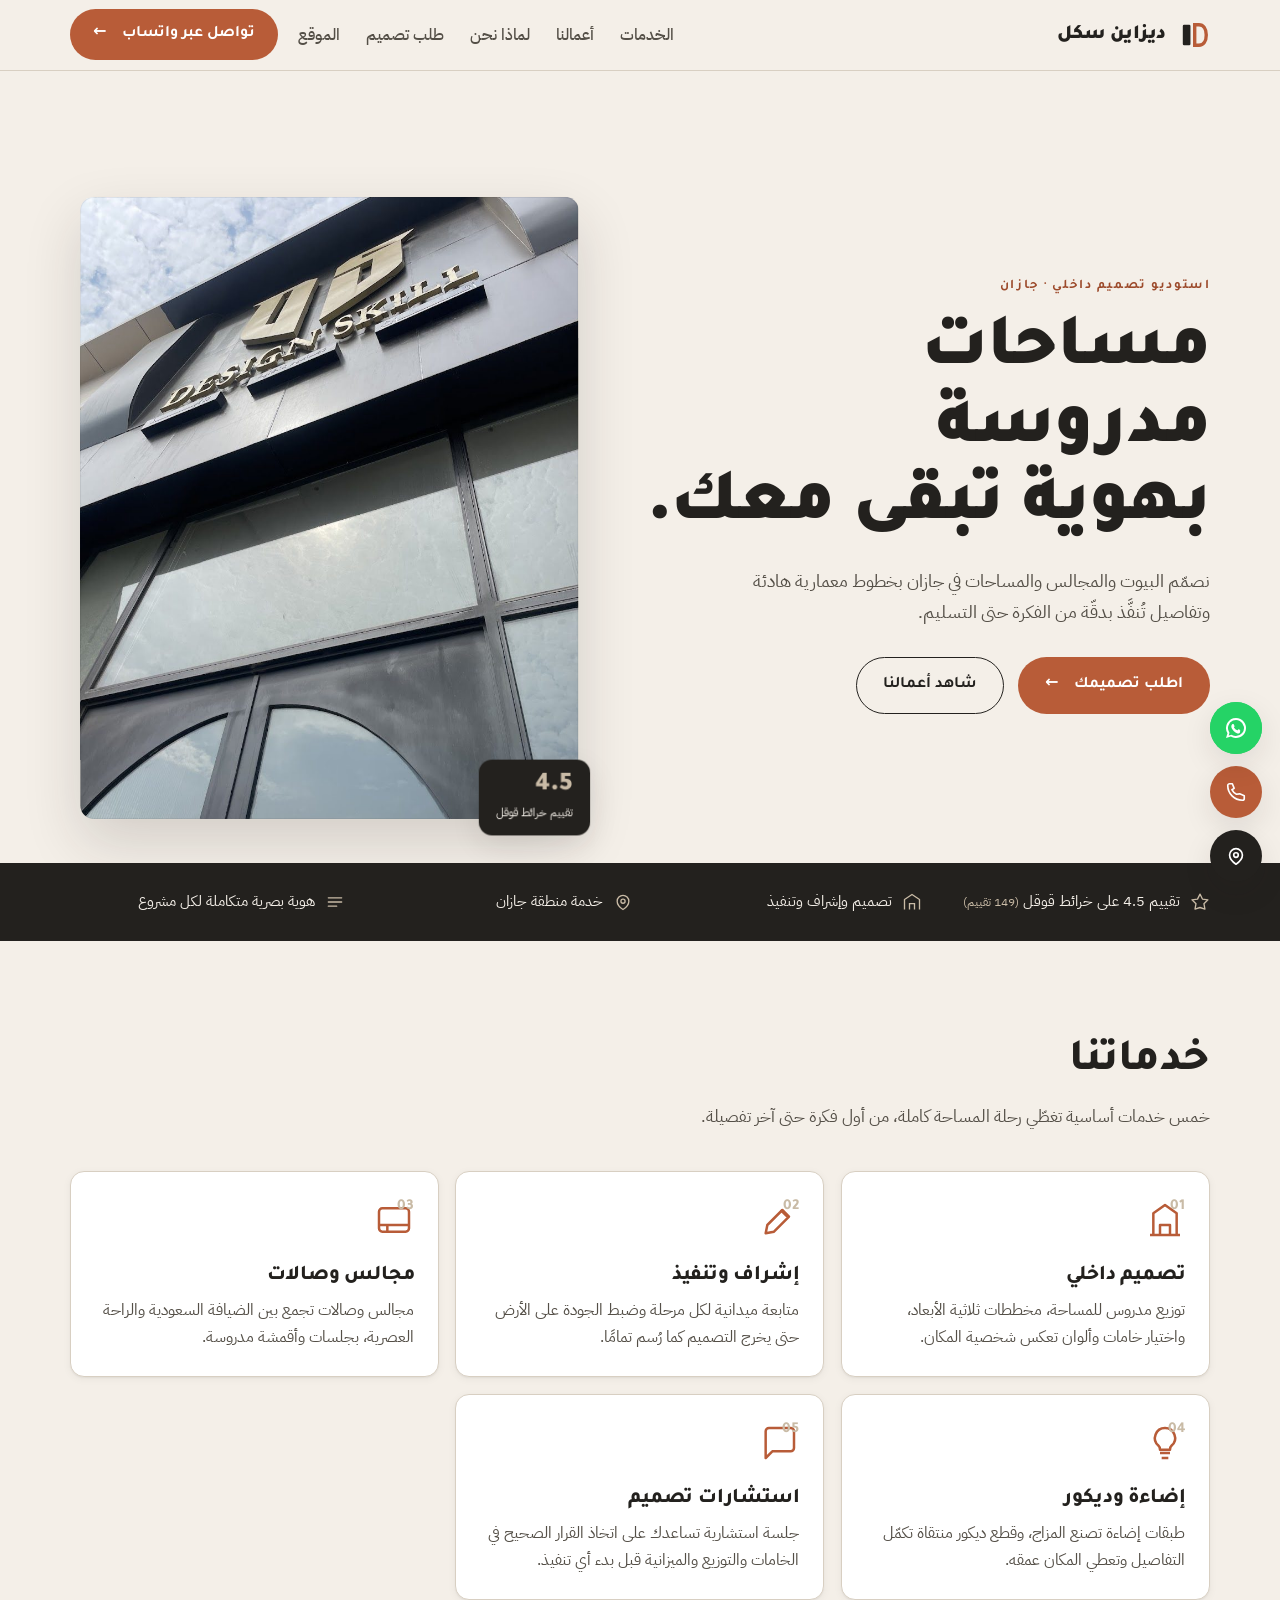
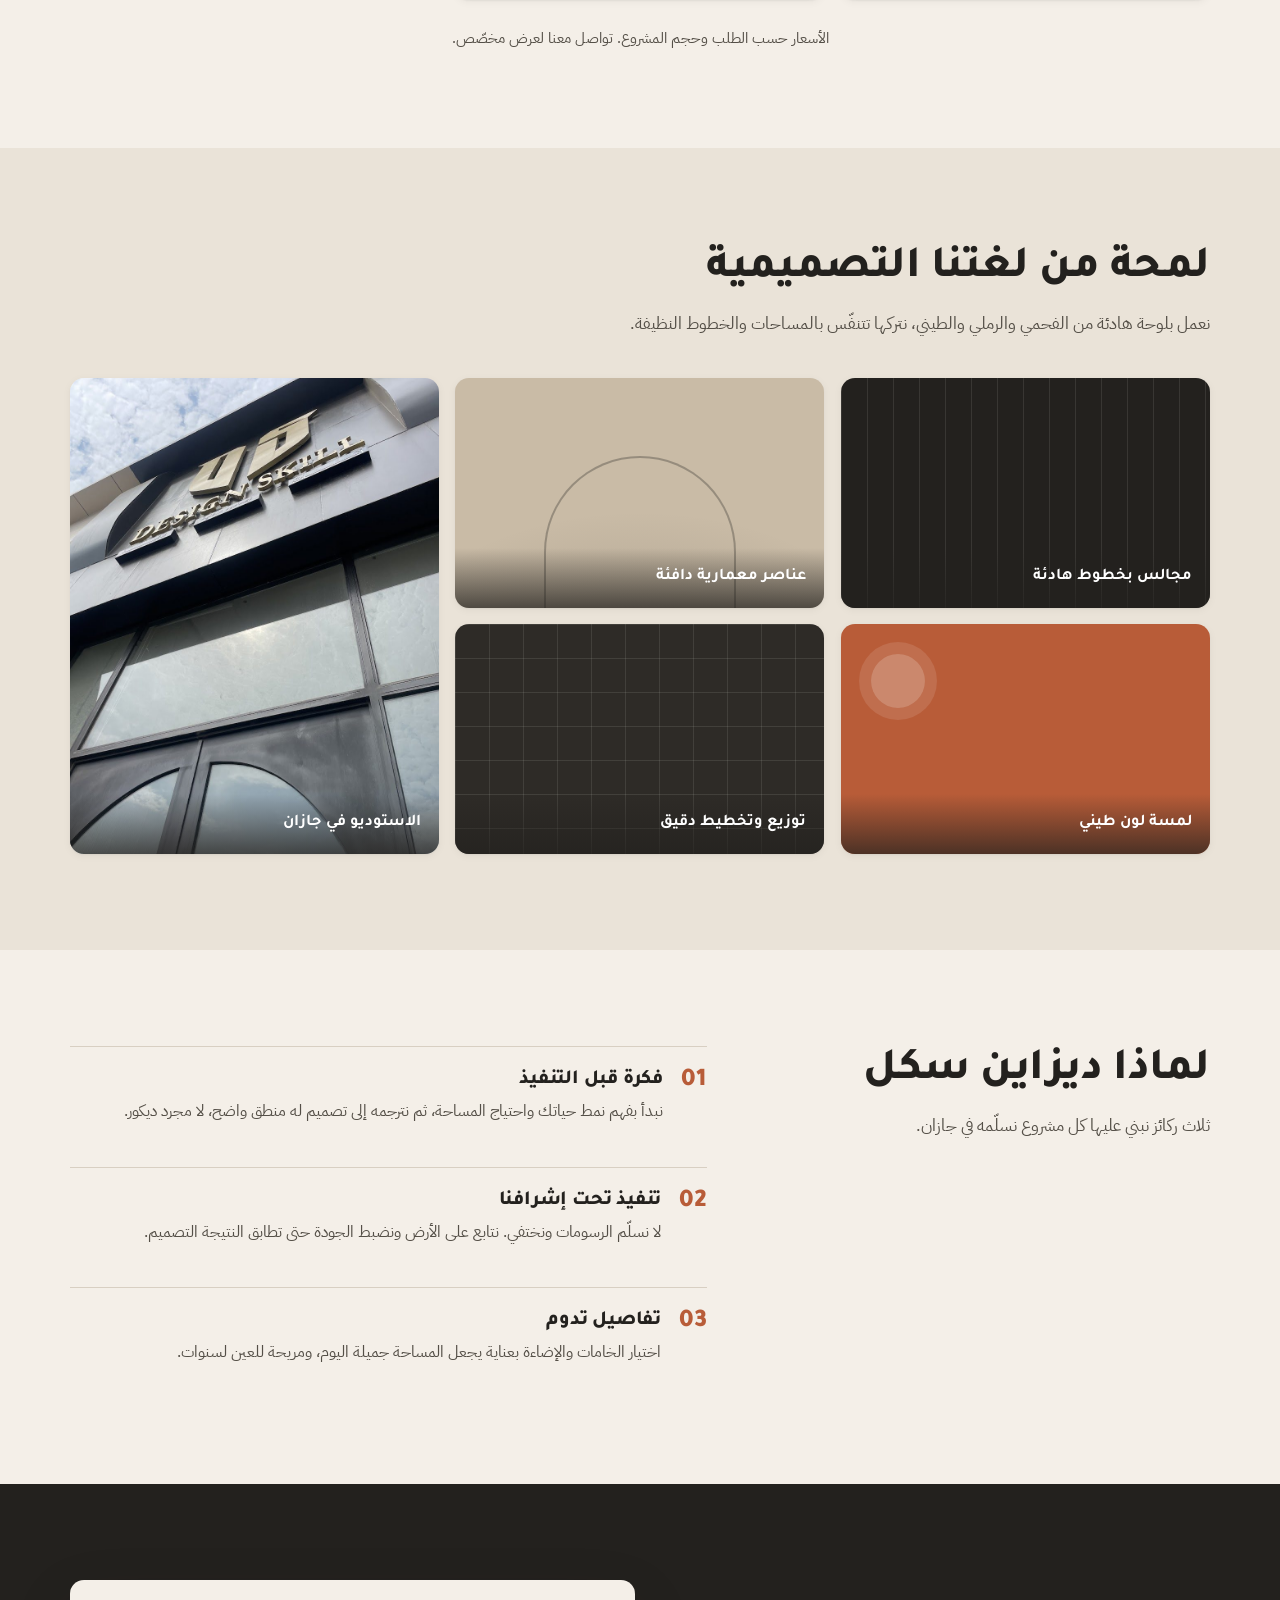
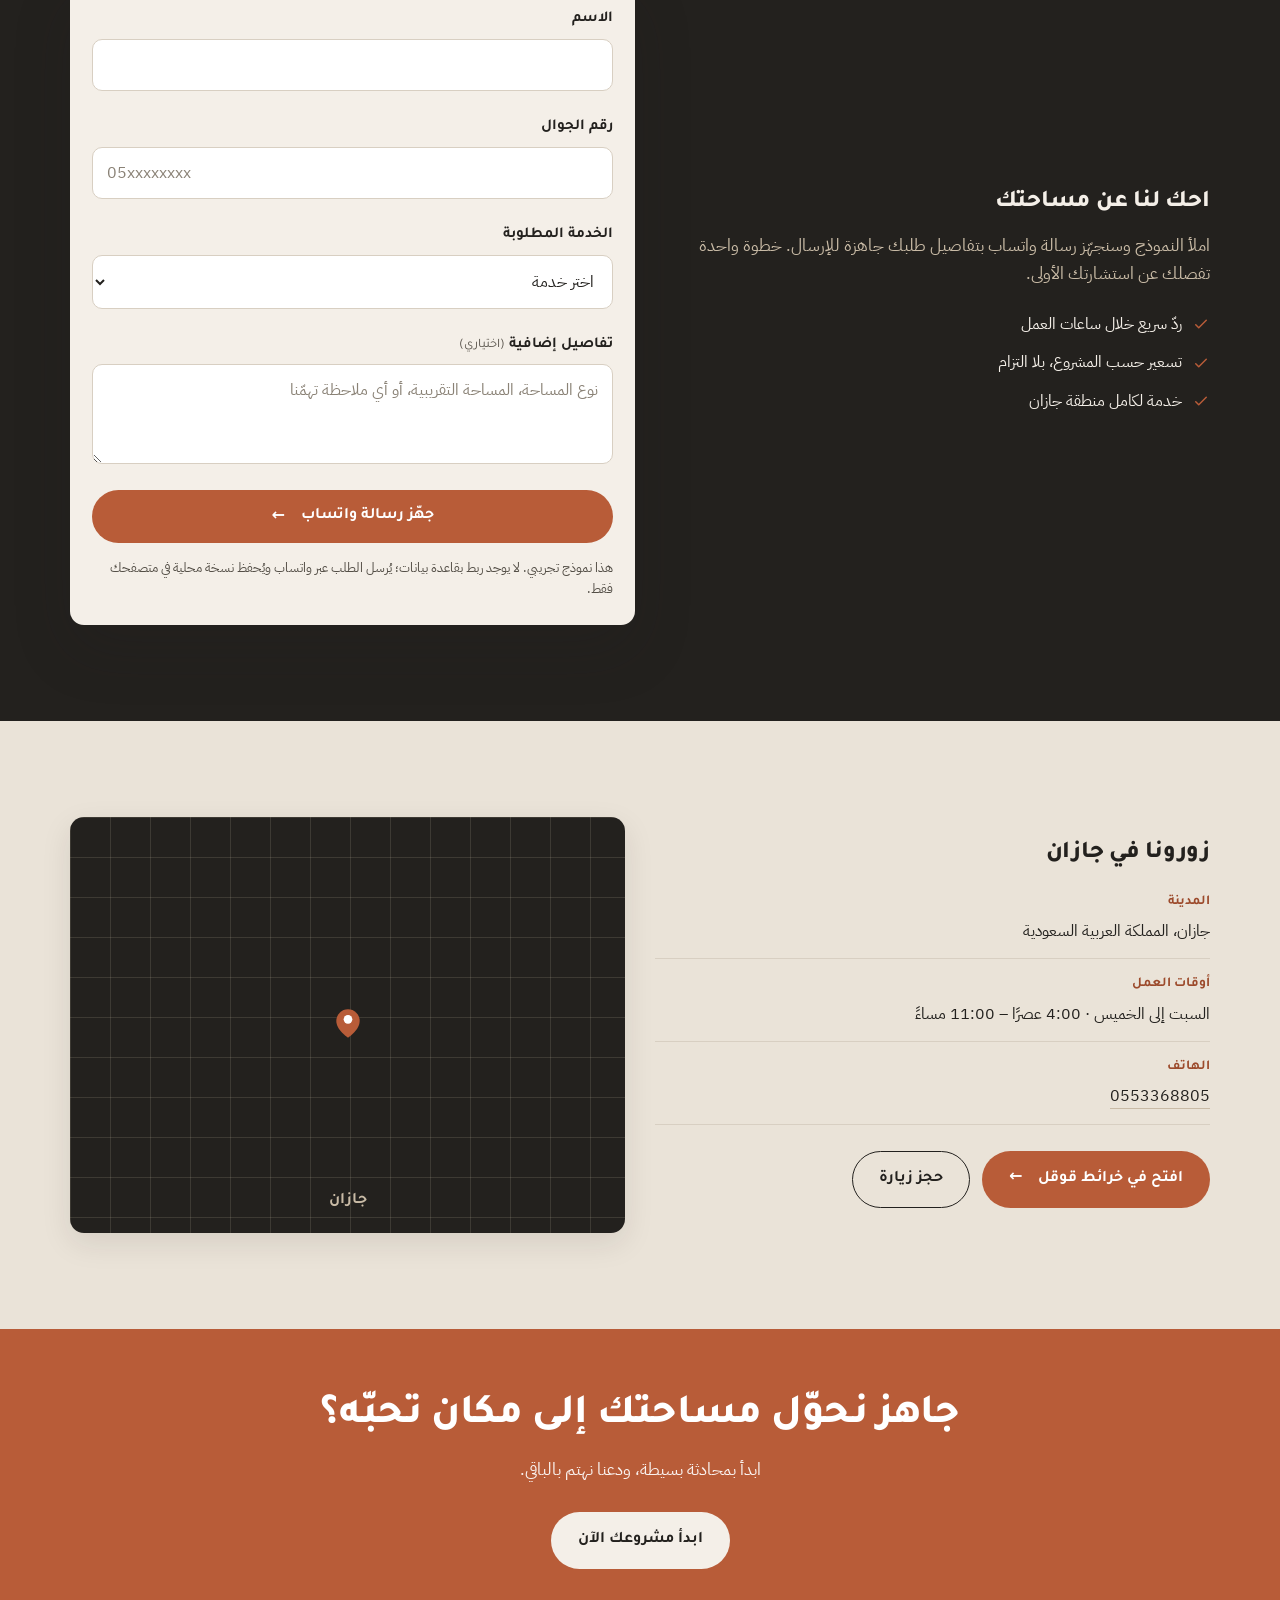
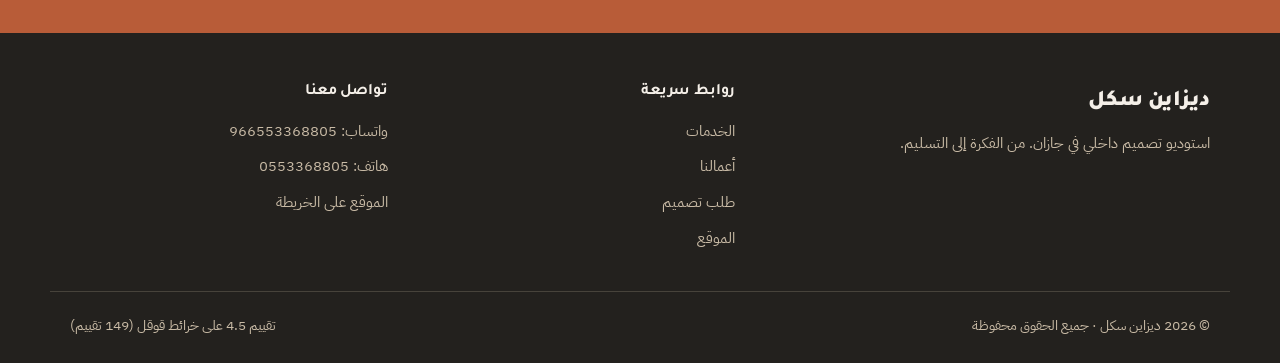
==== commit 08cbcad2: "Add premium motion layer: scroll progress, staggered reveals, hero image settle+sheen, rating count-" ====
--- a/index.html
+++ b/index.html
@@ -27,6 +27,7 @@
 <link rel="preconnect" href="https://fonts.gstatic.com" crossorigin>
 <link href="https://fonts.googleapis.com/css2?family=Tajawal:wght@400;500;700;800;900&family=IBM+Plex+Sans+Arabic:wght@400;500;600;700&display=swap" rel="stylesheet">
 <link rel="stylesheet" href="assets/css/style.css">
+<link rel="stylesheet" href="assets/css/motion.css">
 
 <script type="application/ld+json">
 {
@@ -399,5 +400,6 @@
 <div class="toast" id="toast" role="status" aria-live="polite" hidden></div>
 
 <script src="assets/js/main.js"></script>
+<script src="assets/js/motion.js" defer></script>
 </body>
 </html>
--- a/assets/css/motion.css
+++ b/assets/css/motion.css
@@ -0,0 +1,109 @@
+/* ============================================================
+   Design Skill — Premium Motion Layer (additive, non-breaking)
+   Loaded AFTER style.css. Enhances existing .reveal + adds
+   scroll progress, staggered reveals, hero image settle,
+   button/card micro-interactions, floating WhatsApp, count-up.
+   ============================================================ */
+
+/* ---- scroll progress bar (injected by motion.js) ---- */
+#ds-prog{
+  position:fixed; top:0; inset-inline:0; height:3px; z-index:1200;
+  transform-origin:right; transform:scaleX(0);
+  background:linear-gradient(90deg, var(--accent), var(--sand));
+  will-change:transform; pointer-events:none;
+}
+
+/* ---- enhanced reveals (override base .reveal transition) ---- */
+.reveal{
+  opacity:0;
+  transform:translateY(30px) scale(.984);
+  transition:opacity .9s var(--ease-out), transform .9s var(--ease-out);
+  will-change:opacity, transform;
+}
+.reveal.in{opacity:1; transform:none;}
+
+/* directional flavour for the hero */
+.hero-copy.reveal{transform:translateY(20px);}
+.hero-visual.reveal{transform:translateY(34px) scale(.96);}
+
+/* staggered reveal inside grids/lists */
+.services-grid .reveal:nth-child(1){transition-delay:.00s}
+.services-grid .reveal:nth-child(2){transition-delay:.08s}
+.services-grid .reveal:nth-child(3){transition-delay:.16s}
+.services-grid .reveal:nth-child(4){transition-delay:.24s}
+.services-grid .reveal:nth-child(5){transition-delay:.32s}
+.work-grid .reveal:nth-child(1){transition-delay:.00s}
+.work-grid .reveal:nth-child(2){transition-delay:.10s}
+.work-grid .reveal:nth-child(3){transition-delay:.20s}
+.work-grid .reveal:nth-child(4){transition-delay:.30s}
+
+/* ---- hero image: slow settle-in + soft parallax hook ---- */
+.hero-frame img{
+  transform:scale(1.12);
+  transition:transform 1.5s var(--ease-out);
+  will-change:transform;
+}
+.hero-visual.in .hero-frame img{transform:scale(1.0);}
+/* gentle sheen sweep once revealed */
+.hero-frame::before{
+  content:""; position:absolute; inset:0; z-index:2; pointer-events:none;
+  background:linear-gradient(115deg, transparent 38%, rgba(255,255,255,.22) 50%, transparent 62%);
+  transform:translateX(-120%); opacity:0;
+}
+.hero-visual.in .hero-frame::before{animation:ds-sheen 1.5s var(--ease-out) .55s 1;}
+@keyframes ds-sheen{0%{transform:translateX(-120%);opacity:0}20%{opacity:1}100%{transform:translateX(120%);opacity:0}}
+
+/* ---- hero badge: gentle float + count-up styling ---- */
+.hero-badge{animation:ds-float 6.5s ease-in-out infinite;}
+@keyframes ds-float{0%,100%{transform:translateY(0)}50%{transform:translateY(-7px)}}
+
+/* ---- primary button: arrow + magnetic-ready ---- */
+.btn{transition:transform .3s var(--ease-out), background .3s var(--ease-out), box-shadow .3s var(--ease-out), color .3s var(--ease-out);}
+.btn-primary{position:relative; will-change:transform;}
+.btn-primary::after{
+  content:"\2190"; display:inline-block; margin-inline-start:8px;
+  transition:transform .35s var(--ease-out);
+}
+.btn-primary:hover{transform:translateY(-3px); box-shadow:0 16px 30px -14px rgba(184,92,56,.55);}
+.btn-primary:hover::after{transform:translateX(-6px);}
+.btn-ghost:hover{transform:translateY(-3px);}
+
+/* ---- service cards: accent line draw + icon pop ---- */
+.service-card{position:relative; overflow:hidden;}
+.service-card::before{
+  content:""; position:absolute; top:0; inset-inline:0; height:3px;
+  background:var(--accent); transform:scaleX(0); transform-origin:right;
+  transition:transform .45s var(--ease-out);
+}
+.service-card:hover::before{transform:scaleX(1);}
+.service-card .svc-icon{transition:transform .4s var(--ease-out), color .3s;}
+.service-card:hover .svc-icon{transform:translateY(-3px) scale(1.08); color:var(--accent-deep);}
+.service-card .svc-index{transition:color .35s, transform .35s var(--ease-out);}
+.service-card:hover .svc-index{color:var(--accent); transform:translateY(-2px);}
+
+/* work tiles: zoom on hover */
+.work-tile img{transition:transform .8s var(--ease-out);}
+.work-tile:hover img{transform:scale(1.06);}
+
+/* why-list numbers: subtle reveal accent */
+.why-num{transition:color .4s var(--ease-out);}
+
+/* ---- enhance the EXISTING WhatsApp FAB with a pulse halo ---- */
+.fab-wa{position:relative;}
+.fab-wa::before{
+  content:""; position:absolute; inset:0; border-radius:inherit;
+  background:#25D366; z-index:-1; animation:ds-pulse 2.4s ease-out infinite;
+}
+@keyframes ds-pulse{0%{transform:scale(1);opacity:.5}70%,100%{transform:scale(1.85);opacity:0}}
+
+/* count-up helper: avoid layout shift while animating */
+.ds-counting{font-variant-numeric:tabular-nums;}
+
+/* ---- respect reduced motion: disable everything non-essential ---- */
+@media (prefers-reduced-motion:reduce){
+  #ds-prog{display:none;}
+  .reveal{transition:none; opacity:1; transform:none;}
+  .hero-frame img{transform:none; transition:none;}
+  .hero-frame::before, .hero-badge, .fab-wa::before{animation:none;}
+  .btn-primary::after{transition:none;}
+}
